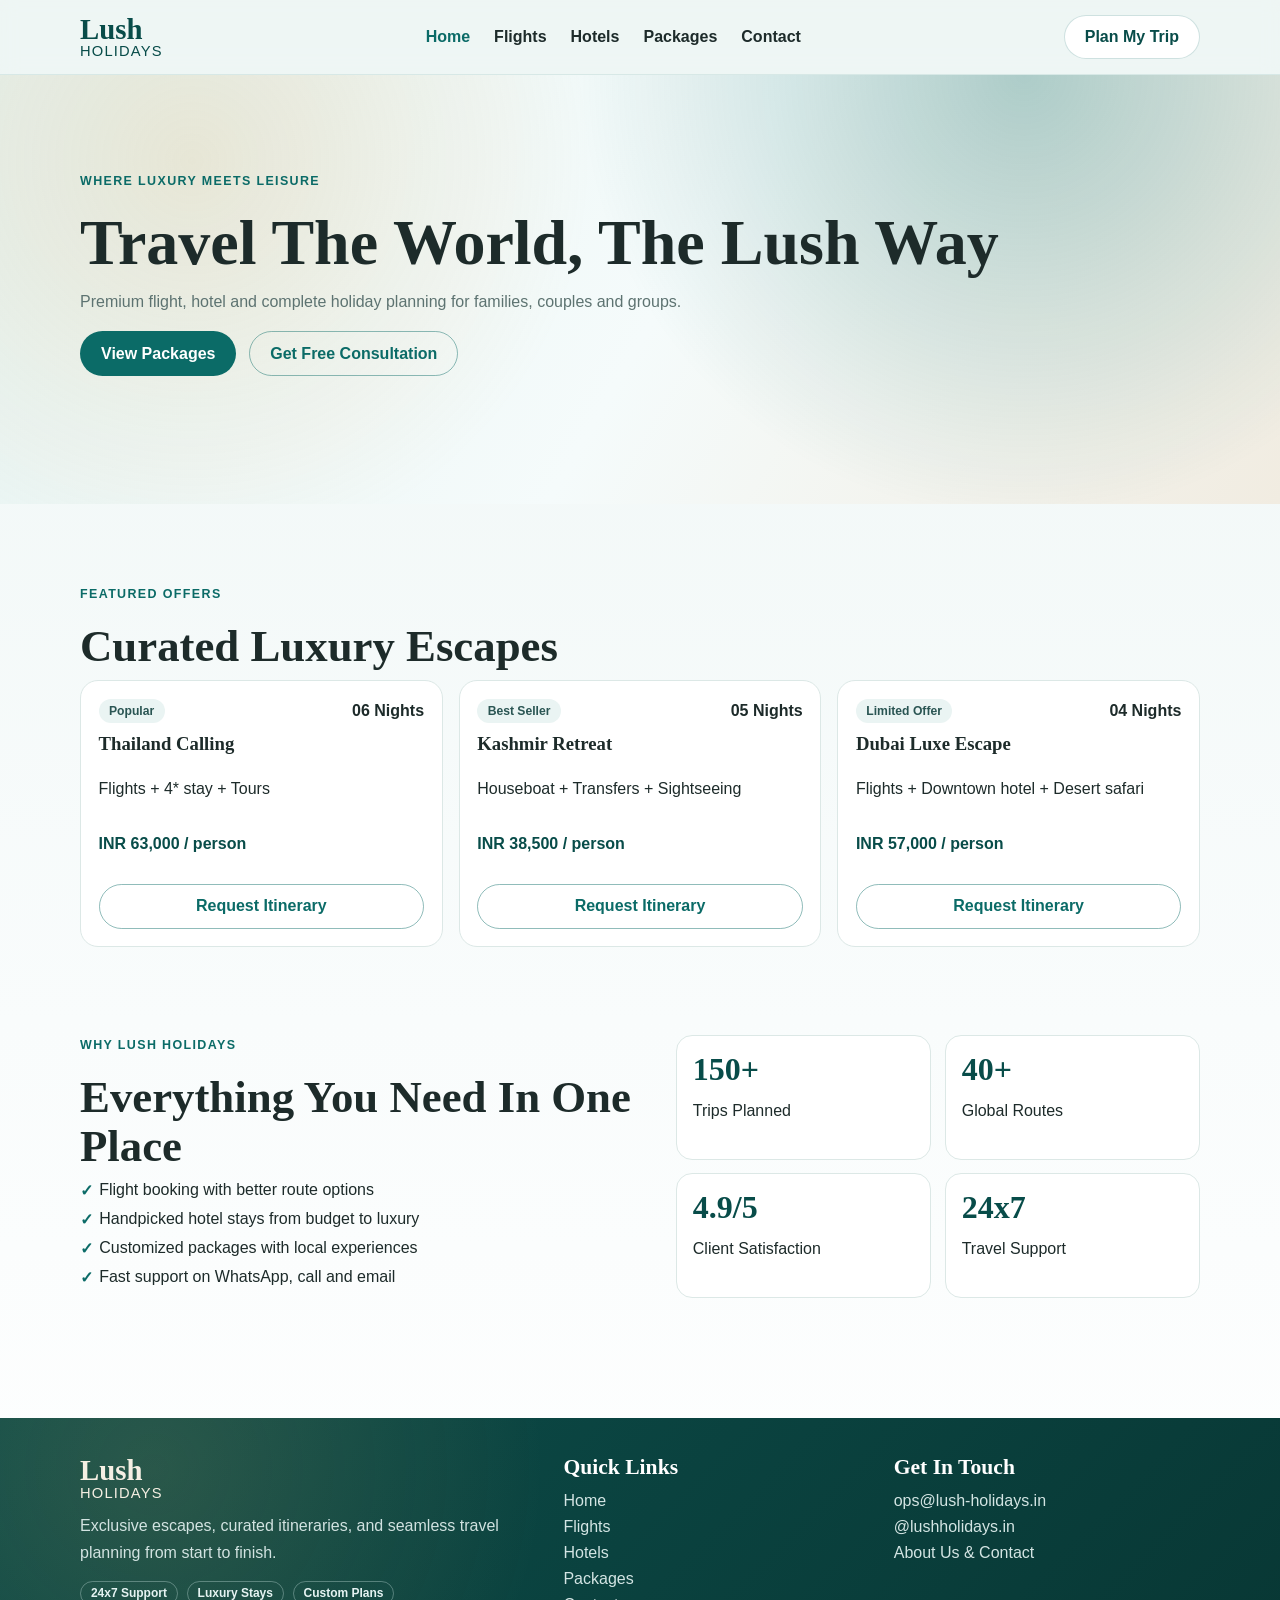
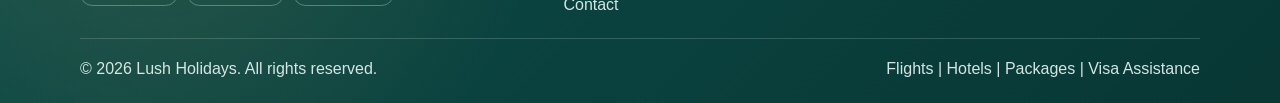
==== index.html @ 3c3fce07 "Initial Lush Holidays website" ====
<!DOCTYPE html>
<html lang="en">
<head>
  <meta charset="UTF-8" />
  <meta name="viewport" content="width=device-width, initial-scale=1.0" />
  <title>Lush Holidays | Home</title>
  <meta name="description" content="Lush Holidays luxury travel booking website." />
  <link rel="icon" type="image/svg+xml" href="favicon.svg" />
  <link rel="stylesheet" href="styles.css" />
</head>
<body>
  <header class="site-header">
    <nav class="container nav">
      <a href="index.html" class="brand">
        <span class="brand-mark">Lush</span>
        <span class="brand-sub">Holidays</span>
      </a>
      <button class="nav-toggle" aria-label="Open menu">&#9776;</button>
      <ul class="nav-links">
        <li><a class="active" href="index.html">Home</a></li>
        <li><a href="flights.html">Flights</a></li>
        <li><a href="hotels.html">Hotels</a></li>
        <li><a href="packages.html">Packages</a></li>
        <li><a href="contact.html">Contact</a></li>
      </ul>
      <a href="contact.html" class="btn btn-light">Plan My Trip</a>
    </nav>
  </header>

  <main>
    <section class="hero">
      <div class="hero-bg"></div>
      <div class="container hero-content">
        <p class="hero-kicker">Where Luxury Meets Leisure</p>
        <h1>Travel The World, The Lush Way</h1>
        <p class="hero-text">
          Premium flight, hotel and complete holiday planning for families,
          couples and groups.
        </p>
        <div class="hero-actions">
          <a href="packages.html" class="btn btn-primary">View Packages</a>
          <a href="contact.html" class="btn btn-outline">Get Free Consultation</a>
        </div>
      </div>
    </section>

    <section class="offers container">
      <div class="section-head">
        <p class="eyebrow">Featured Offers</p>
        <h2>Curated Luxury Escapes</h2>
      </div>
      <div class="cards" id="package-cards"></div>
    </section>

    <section class="destinations">
      <div class="container split">
        <div>
          <p class="eyebrow">Why Lush Holidays</p>
          <h2>Everything You Need In One Place</h2>
          <ul class="tick-list">
            <li>Flight booking with better route options</li>
            <li>Handpicked hotel stays from budget to luxury</li>
            <li>Customized packages with local experiences</li>
            <li>Fast support on WhatsApp, call and email</li>
          </ul>
        </div>
        <div class="stat-grid">
          <article>
            <h3>150+</h3>
            <p>Trips Planned</p>
          </article>
          <article>
            <h3>40+</h3>
            <p>Global Routes</p>
          </article>
          <article>
            <h3>4.9/5</h3>
            <p>Client Satisfaction</p>
          </article>
          <article>
            <h3>24x7</h3>
            <p>Travel Support</p>
          </article>
        </div>
      </div>
    </section>
  </main>

  <footer class="site-footer premium-footer">
    <div class="container">
      <div class="footer-top">
        <div class="footer-brand-block">
          <a href="index.html" class="brand footer-brand">
            <span class="brand-mark">Lush</span>
            <span class="brand-sub">Holidays</span>
          </a>
          <p>Exclusive escapes, curated itineraries, and seamless travel planning from start to finish.</p>
          <div class="footer-badges">
            <span>24x7 Support</span>
            <span>Luxury Stays</span>
            <span>Custom Plans</span>
          </div>
        </div>

        <div>
          <h3>Quick Links</h3>
          <ul class="footer-links">
            <li><a href="index.html">Home</a></li>
            <li><a href="flights.html">Flights</a></li>
            <li><a href="hotels.html">Hotels</a></li>
            <li><a href="packages.html">Packages</a></li>
            <li><a href="contact.html">Contact</a></li>
          </ul>
        </div>

        <div>
          <h3>Get In Touch</h3>
          <ul class="footer-links">
            <li><a href="mailto:ops@lush-holidays.in">ops@lush-holidays.in</a></li>
            <li><a href="https://www.instagram.com/lushholidays.in/" target="_blank" rel="noopener noreferrer">@lushholidays.in</a></li>
            <li><a href="contact.html">About Us & Contact</a></li>
          </ul>
        </div>
      </div>

      <div class="footer-bottom">
        <p>&copy; <span id="year"></span> Lush Holidays. All rights reserved.</p>
        <p>Flights | Hotels | Packages | Visa Assistance</p>
      </div>
    </div>
  </footer>

  <script src="script.js"></script>
</body>
</html>
---- styles.css ----
:root {
  --bg: #f3f8f7;
  --text: #1d2b2a;
  --muted: #5d7371;
  --brand: #0b6b67;
  --brand-dark: #084c49;
  --accent: #d8a85d;
  --card: #ffffff;
  --border: #dce8e6;
  --shadow: 0 18px 45px rgba(7, 47, 45, 0.1);
}

* {
  box-sizing: border-box;
}

body {
  margin: 0;
  font-family: "Segoe UI", "Trebuchet MS", Arial, sans-serif;
  color: var(--text);
  background: linear-gradient(180deg, #eef6f5 0%, #f9fcfc 60%, #ffffff 100%);
}

h1,
h2,
h3 {
  margin: 0 0 0.6rem;
  font-family: Georgia, "Times New Roman", serif;
  line-height: 1.1;
}

h1 {
  font-size: clamp(2rem, 5vw, 4rem);
}

h2 {
  font-size: clamp(1.8rem, 3.5vw, 2.8rem);
}

p {
  margin: 0 0 1rem;
  line-height: 1.7;
}

.container {
  width: min(1120px, 92%);
  margin: 0 auto;
}

.site-header {
  position: sticky;
  top: 0;
  z-index: 30;
  backdrop-filter: blur(8px);
  background: rgba(238, 246, 245, 0.82);
  border-bottom: 1px solid rgba(11, 107, 103, 0.1);
}

.nav {
  display: flex;
  align-items: center;
  justify-content: space-between;
  min-height: 74px;
  gap: 1rem;
}

.brand {
  display: inline-flex;
  flex-direction: column;
  text-decoration: none;
  color: var(--brand-dark);
}

.brand-mark {
  font-family: Georgia, "Times New Roman", serif;
  font-size: 1.8rem;
  line-height: 1;
  font-weight: 700;
}

.brand-sub {
  font-size: 0.92rem;
  letter-spacing: 0.08em;
  text-transform: uppercase;
}

.nav-links {
  display: flex;
  list-style: none;
  gap: 1.5rem;
  padding: 0;
  margin: 0;
}

.nav-links a {
  text-decoration: none;
  color: var(--text);
  font-weight: 600;
}

.nav-links a.active {
  color: var(--brand);
}

.nav-toggle {
  display: none;
  border: none;
  background: none;
  font-size: 1.5rem;
}

.btn {
  display: inline-flex;
  align-items: center;
  justify-content: center;
  border-radius: 999px;
  padding: 0.78rem 1.25rem;
  text-decoration: none;
  font-weight: 700;
  border: 1px solid transparent;
  transition: 0.22s ease;
  cursor: pointer;
}

.btn:hover {
  transform: translateY(-1px);
}

.btn-primary {
  background: var(--brand);
  color: #fff;
}

.btn-primary:hover {
  background: var(--brand-dark);
}

.btn-outline {
  color: var(--brand);
  border-color: rgba(11, 107, 103, 0.45);
}

.btn-outline:hover {
  background: #fff;
}

.btn-light {
  background: #fff;
  color: var(--brand-dark);
  border-color: rgba(11, 107, 103, 0.2);
}

.hero {
  position: relative;
  overflow: hidden;
}

.page-hero {
  padding: 4.2rem 0 2.2rem;
  background:
    radial-gradient(circle at 15% 10%, rgba(216, 168, 93, 0.18), transparent 35%),
    linear-gradient(120deg, #edf7f6 0%, #f8fcfc 100%);
}

.hero-bg {
  position: absolute;
  inset: 0;
  background:
    radial-gradient(circle at 15% 20%, rgba(216, 168, 93, 0.2), transparent 35%),
    radial-gradient(circle at 80% 0%, rgba(11, 107, 103, 0.3), transparent 40%),
    linear-gradient(120deg, #e6f3f1 0%, #f5fbfb 52%, #f1ece1 100%);
}

.hero-content {
  position: relative;
  padding: 6rem 0 8rem;
}

.hero-kicker,
.eyebrow {
  text-transform: uppercase;
  letter-spacing: 0.11em;
  color: var(--brand);
  font-weight: 700;
  font-size: 0.78rem;
}

.hero-text {
  max-width: 650px;
  color: var(--muted);
}

.hero-actions {
  display: flex;
  gap: 0.8rem;
  flex-wrap: wrap;
}

.booking-section {
  margin-top: -3.7rem;
}

.page-section {
  padding-top: 2rem;
}

.booking-card {
  background: var(--card);
  border: 1px solid var(--border);
  border-radius: 24px;
  padding: 1.2rem;
  box-shadow: var(--shadow);
}

.booking-tabs {
  display: flex;
  gap: 0.6rem;
  flex-wrap: wrap;
  margin-bottom: 1rem;
}

.tab-btn {
  border: 1px solid var(--border);
  border-radius: 999px;
  padding: 0.65rem 1rem;
  background: #f7fbfb;
  font-weight: 700;
  cursor: pointer;
}

.tab-btn.active {
  background: var(--brand);
  border-color: var(--brand);
  color: #fff;
}

.tab-panel {
  display: none;
}

.tab-panel.active {
  display: block;
}

.grid {
  display: grid;
  grid-template-columns: repeat(4, minmax(0, 1fr));
  gap: 0.85rem;
}

label {
  display: grid;
  gap: 0.4rem;
  font-size: 0.92rem;
  font-weight: 600;
}

input,
select,
textarea {
  border: 1px solid #cfe0dd;
  border-radius: 12px;
  padding: 0.72rem 0.8rem;
  font: inherit;
  background: #fff;
}

.full {
  width: 100%;
  margin-top: 0.9rem;
}

.form-note {
  color: var(--muted);
  margin-bottom: 1rem;
}

.form-feedback {
  margin: 0.7rem 0 0;
  font-weight: 700;
  color: var(--brand-dark);
}

.offers,
.testimonials,
.contact {
  padding: 5rem 0 1rem;
}

.cards {
  display: grid;
  grid-template-columns: repeat(3, minmax(0, 1fr));
  gap: 1rem;
}

.card {
  background: #fff;
  border: 1px solid var(--border);
  border-radius: 18px;
  padding: 1.1rem;
  display: grid;
  gap: 0.7rem;
}

.card-top {
  display: flex;
  justify-content: space-between;
  align-items: center;
}

.price {
  font-weight: 800;
  color: var(--brand-dark);
}

.pill {
  display: inline-flex;
  padding: 0.3rem 0.65rem;
  background: #eaf4f3;
  border-radius: 999px;
  font-size: 0.76rem;
  font-weight: 700;
  color: #2a5553;
}

.destinations {
  padding: 4.5rem 0;
}

.split {
  display: grid;
  grid-template-columns: 1.1fr 1fr;
  gap: 1.2rem;
}

.tick-list {
  list-style: none;
  padding: 0;
  margin: 0;
}

.tick-list li {
  margin-bottom: 0.7rem;
  padding-left: 1.2rem;
  position: relative;
}

.tick-list li::before {
  content: "\2713";
  position: absolute;
  left: 0;
  color: var(--brand);
  font-weight: 800;
}

.stat-grid {
  display: grid;
  grid-template-columns: repeat(2, minmax(0, 1fr));
  gap: 0.85rem;
}

.stat-grid article {
  background: #fff;
  border: 1px solid var(--border);
  border-radius: 16px;
  padding: 1rem;
}

.stat-grid h3 {
  color: var(--brand-dark);
  font-size: 2rem;
}

.testimonial-grid {
  display: grid;
  grid-template-columns: repeat(2, minmax(0, 1fr));
  gap: 1rem;
}

blockquote {
  margin: 0;
  background: #fff;
  border: 1px solid var(--border);
  border-left: 5px solid var(--accent);
  border-radius: 14px;
  padding: 1.2rem;
  font-size: 0.98rem;
}

cite {
  display: block;
  margin-top: 0.85rem;
  color: var(--muted);
  font-style: normal;
  font-weight: 700;
}

.contact-card {
  background: linear-gradient(150deg, #0f6b67 0%, #0b4d4a 100%);
  color: #fff;
  border-radius: 24px;
  padding: 1.5rem;
  display: grid;
  grid-template-columns: 1fr 1fr;
  gap: 1rem;
}

.contact-card .eyebrow {
  color: #9fe7db;
}

.lead-form input,
.lead-form textarea {
  border: none;
}

.site-footer {
  margin-top: 3rem;
  border-top: 1px solid var(--border);
  color: var(--muted);
}

.premium-footer {
  background:
    radial-gradient(circle at 12% 18%, rgba(216, 168, 93, 0.15), transparent 34%),
    linear-gradient(135deg, #0c4c49 0%, #083734 100%);
  color: #e5f3f2;
  border-top: none;
}

.footer-top {
  display: grid;
  grid-template-columns: 1.5fr 1fr 1fr;
  gap: 1.5rem;
  padding: 2.4rem 0 1.5rem;
}

.footer-top h3 {
  margin: 0 0 0.8rem;
  font-size: 1.35rem;
  color: #fff;
}

.footer-brand-block p {
  color: rgba(229, 243, 242, 0.9);
  margin-bottom: 0.9rem;
}

.footer-brand {
  color: #f5efe3;
  margin-bottom: 0.7rem;
}

.footer-links {
  list-style: none;
  margin: 0;
  padding: 0;
  display: grid;
  gap: 0.5rem;
}

.footer-links a {
  color: rgba(229, 243, 242, 0.92);
  text-decoration: none;
}

.footer-links a:hover {
  color: #fff;
}

.footer-badges {
  display: flex;
  flex-wrap: wrap;
  gap: 0.55rem;
}

.footer-badges span {
  border: 1px solid rgba(205, 232, 228, 0.35);
  border-radius: 999px;
  padding: 0.28rem 0.62rem;
  font-size: 0.75rem;
  font-weight: 700;
}

.footer-bottom {
  border-top: 1px solid rgba(205, 232, 228, 0.2);
  padding: 1rem 0 1.3rem;
  display: flex;
  justify-content: space-between;
  flex-wrap: wrap;
  gap: 0.8rem;
}

.footer-bottom p {
  margin: 0;
  color: rgba(229, 243, 242, 0.92);
}

@media (max-width: 980px) {
  .grid {
    grid-template-columns: repeat(2, minmax(0, 1fr));
  }

  .cards,
  .split,
  .contact-card,
  .testimonial-grid {
    grid-template-columns: 1fr;
  }

  .site-header .btn-light {
    display: none;
  }
}

@media (max-width: 720px) {
  .nav-toggle {
    display: inline-flex;
  }

  .nav-links {
    position: absolute;
    top: 74px;
    left: 0;
    right: 0;
    background: #eef6f5;
    flex-direction: column;
    padding: 1rem 4%;
    border-bottom: 1px solid var(--border);
    display: none;
  }

  .nav-links.open {
    display: flex;
  }

  .hero-content {
    padding: 4.5rem 0 7rem;
  }

  .grid {
    grid-template-columns: 1fr;
  }

  .footer-top {
    grid-template-columns: 1fr;
    gap: 1rem;
    padding: 2rem 0 1.2rem;
  }
}
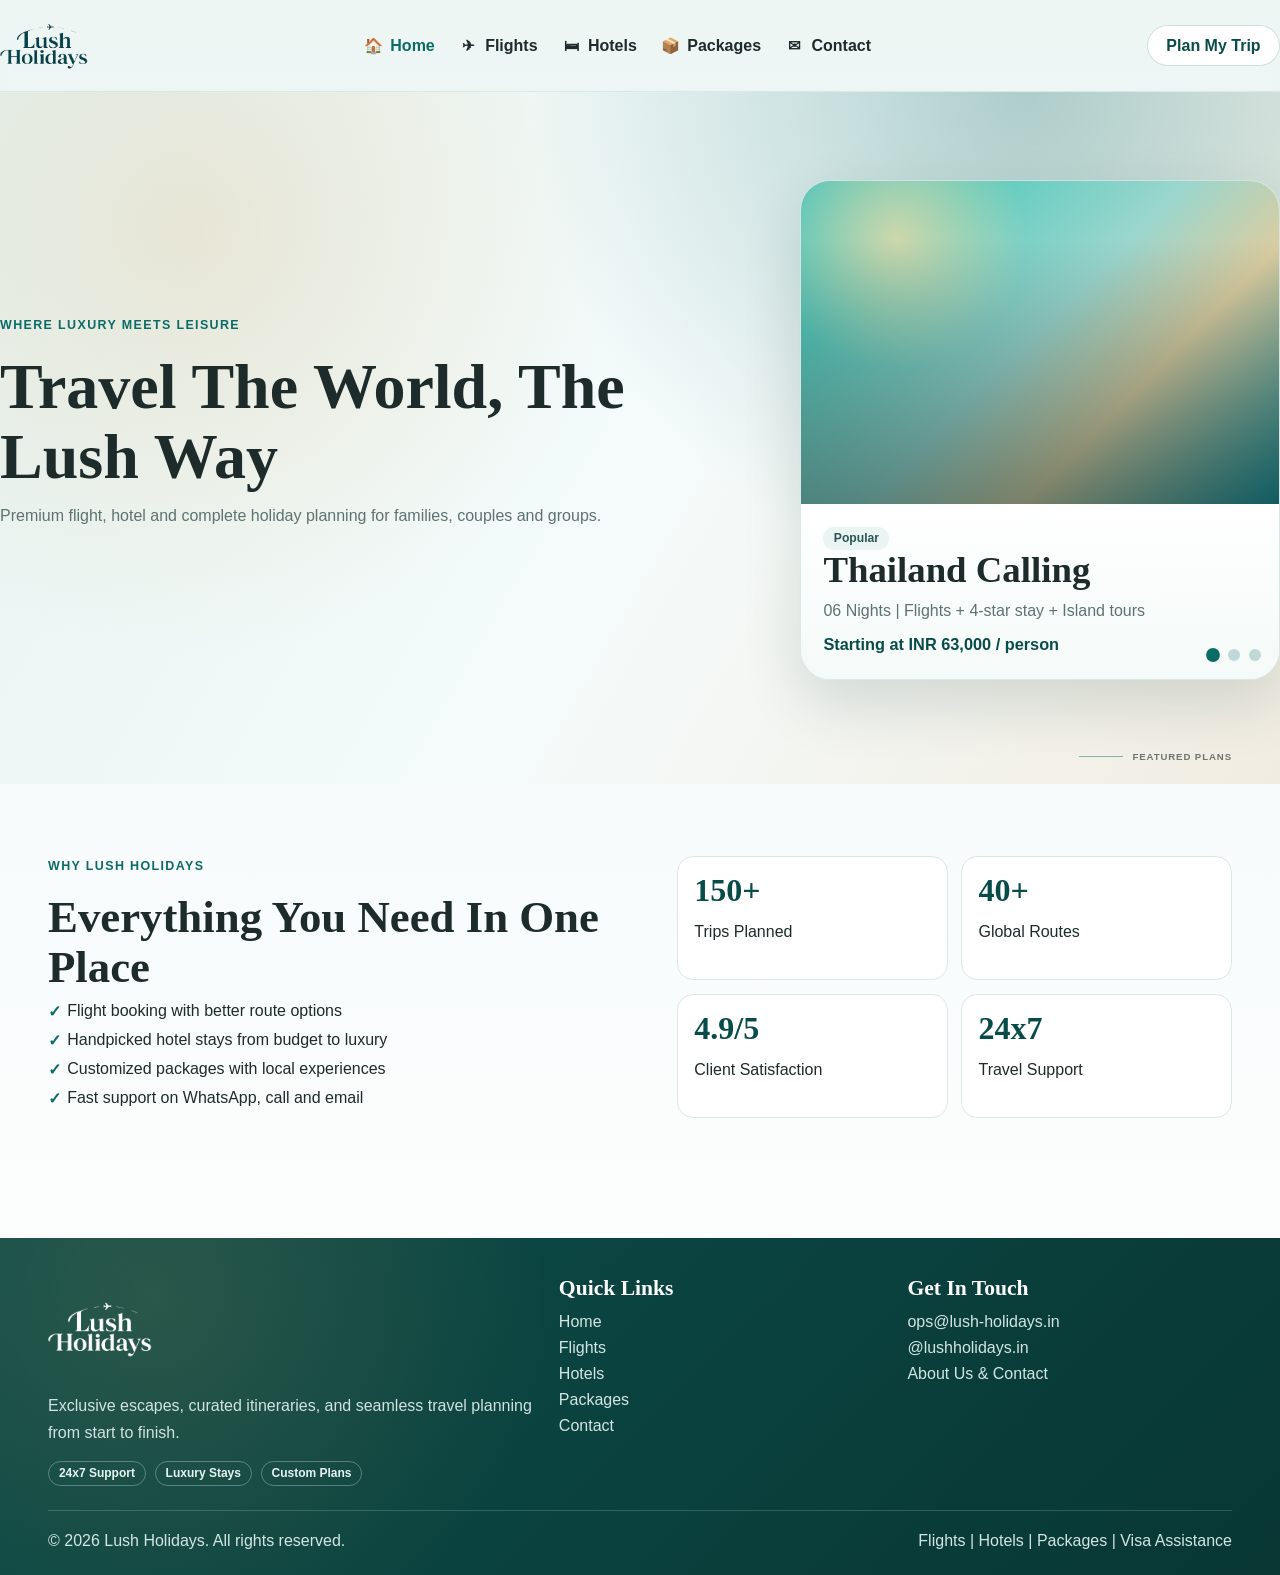
==== commit 8e25ec28: "Update site branding and homepage layout" ====
--- a/index.html
+++ b/index.html
@@ -12,16 +12,15 @@
   <header class="site-header">
     <nav class="container nav">
       <a href="index.html" class="brand">
-        <span class="brand-mark">Lush</span>
-        <span class="brand-sub">Holidays</span>
+        <img src="logo.png" alt="Lush Holidays logo" class="brand-logo" />
       </a>
       <button class="nav-toggle" aria-label="Open menu">&#9776;</button>
       <ul class="nav-links">
-        <li><a class="active" href="index.html">Home</a></li>
-        <li><a href="flights.html">Flights</a></li>
-        <li><a href="hotels.html">Hotels</a></li>
-        <li><a href="packages.html">Packages</a></li>
-        <li><a href="contact.html">Contact</a></li>
+        <li><a class="nav-link nav-home active" href="index.html">Home</a></li>
+        <li><a class="nav-link nav-flights" href="flights.html">Flights</a></li>
+        <li><a class="nav-link nav-hotels" href="hotels.html">Hotels</a></li>
+        <li><a class="nav-link nav-packages" href="packages.html">Packages</a></li>
+        <li><a class="nav-link nav-contact" href="contact.html">Contact</a></li>
       </ul>
       <a href="contact.html" class="btn btn-light">Plan My Trip</a>
     </nav>
@@ -31,27 +30,60 @@
     <section class="hero">
       <div class="hero-bg"></div>
       <div class="container hero-content">
-        <p class="hero-kicker">Where Luxury Meets Leisure</p>
-        <h1>Travel The World, The Lush Way</h1>
-        <p class="hero-text">
-          Premium flight, hotel and complete holiday planning for families,
-          couples and groups.
-        </p>
-        <div class="hero-actions">
-          <a href="packages.html" class="btn btn-primary">View Packages</a>
-          <a href="contact.html" class="btn btn-outline">Get Free Consultation</a>
+        <div class="hero-copy">
+          <p class="hero-kicker">Where Luxury Meets Leisure</p>
+          <h1>Travel The World, The Lush Way</h1>
+          <p class="hero-text">
+            Premium flight, hotel and complete holiday planning for families,
+            couples and groups.
+          </p>
         </div>
+
+        <aside class="plan-slider" aria-label="Featured holiday plans">
+          <div class="plan-slider-track" id="plan-slider-track">
+            <article class="plan-slide active" data-plan-slide>
+              <div class="plan-slide-visual plan-slide-thailand"></div>
+              <div class="plan-slide-content">
+                <span class="pill">Popular</span>
+                <h3>Thailand Calling</h3>
+                <p>06 Nights | Flights + 4-star stay + Island tours</p>
+                <strong>Starting at INR 63,000 / person</strong>
+              </div>
+            </article>
+
+            <article class="plan-slide" data-plan-slide>
+              <div class="plan-slide-visual plan-slide-kashmir"></div>
+              <div class="plan-slide-content">
+                <span class="pill">Best Seller</span>
+                <h3>Kashmir Retreat</h3>
+                <p>05 Nights | Houseboat stay + Transfers + Sightseeing</p>
+                <strong>Starting at INR 38,500 / person</strong>
+              </div>
+            </article>
+
+            <article class="plan-slide" data-plan-slide>
+              <div class="plan-slide-visual plan-slide-dubai"></div>
+              <div class="plan-slide-content">
+                <span class="pill">Limited Offer</span>
+                <h3>Dubai Luxe Escape</h3>
+                <p>04 Nights | Flights + Downtown hotel + Desert safari</p>
+                <strong>Starting at INR 57,000 / person</strong>
+              </div>
+            </article>
+          </div>
+
+          <div class="plan-slider-nav" id="plan-slider-nav" aria-label="Plan slider controls">
+            <button class="plan-dot active" type="button" aria-label="Show Thailand plan"></button>
+            <button class="plan-dot" type="button" aria-label="Show Kashmir plan"></button>
+            <button class="plan-dot" type="button" aria-label="Show Dubai plan"></button>
+          </div>
+        </aside>
+      </div>
+      <div class="hero-scroll-cue" aria-hidden="true">
+        <span></span>
+        <small>Featured Plans</small>
       </div>
     </section>
-
-    <section class="offers container">
-      <div class="section-head">
-        <p class="eyebrow">Featured Offers</p>
-        <h2>Curated Luxury Escapes</h2>
-      </div>
-      <div class="cards" id="package-cards"></div>
-    </section>
-
     <section class="destinations">
       <div class="container split">
         <div>
@@ -91,8 +123,7 @@
       <div class="footer-top">
         <div class="footer-brand-block">
           <a href="index.html" class="brand footer-brand">
-            <span class="brand-mark">Lush</span>
-            <span class="brand-sub">Holidays</span>
+            <img src="logo.png" alt="Lush Holidays logo" class="brand-logo" />
           </a>
           <p>Exclusive escapes, curated itineraries, and seamless travel planning from start to finish.</p>
           <div class="footer-badges">
--- a/styles.css
+++ b/styles.css
@@ -19,6 +19,12 @@
   font-family: "Segoe UI", "Trebuchet MS", Arial, sans-serif;
   color: var(--text);
   background: linear-gradient(180deg, #eef6f5 0%, #f9fcfc 60%, #ffffff 100%);
+  -ms-overflow-style: none;
+  scrollbar-width: none;
+}
+
+body::-webkit-scrollbar {
+  display: none;
 }
 
 h1,
@@ -43,8 +49,10 @@
 }
 
 .container {
-  width: min(1120px, 92%);
+  width: min(1440px, 100%);
   margin: 0 auto;
+  padding-left: 3rem;
+  padding-right: 3rem;
 }
 
 .site-header {
@@ -60,28 +68,25 @@
   display: flex;
   align-items: center;
   justify-content: space-between;
-  min-height: 74px;
+  min-height: 84px;
   gap: 1rem;
+  padding: 0.1rem 0;
 }
 
 .brand {
   display: inline-flex;
-  flex-direction: column;
+  align-items: center;
+  gap: 0.8rem;
   text-decoration: none;
   color: var(--brand-dark);
-}
-
-.brand-mark {
-  font-family: Georgia, "Times New Roman", serif;
-  font-size: 1.8rem;
-  line-height: 1;
-  font-weight: 700;
-}
-
-.brand-sub {
-  font-size: 0.92rem;
-  letter-spacing: 0.08em;
-  text-transform: uppercase;
+  flex-shrink: 0;
+}
+
+.brand-logo {
+  width: 88px;
+  height: 88px;
+  object-fit: contain;
+  flex-shrink: 0;
 }
 
 .nav-links {
@@ -90,12 +95,56 @@
   gap: 1.5rem;
   padding: 0;
   margin: 0;
+  flex: 1;
+  justify-content: center;
 }
 
 .nav-links a {
   text-decoration: none;
   color: var(--text);
   font-weight: 600;
+}
+
+.nav-link {
+  display: inline-flex;
+  align-items: center;
+  gap: 0.45rem;
+}
+
+.nav-link::before {
+  width: 1.2rem;
+  height: 1.2rem;
+  display: inline-flex;
+  align-items: center;
+  justify-content: center;
+  background: none;
+  opacity: 1;
+  font-size: 0.95rem;
+  line-height: 1;
+  text-align: center;
+  flex-shrink: 0;
+  -webkit-mask-image: none;
+  mask-image: none;
+}
+
+.nav-home::before {
+  content: "\1F3E0";
+}
+
+.nav-flights::before {
+  content: "\2708";
+}
+
+.nav-hotels::before {
+  content: "\1F6CF";
+}
+
+.nav-packages::before {
+  content: "\1F4E6";
+}
+
+.nav-contact::before {
+  content: "\2709";
 }
 
 .nav-links a.active {
@@ -114,7 +163,7 @@
   align-items: center;
   justify-content: center;
   border-radius: 999px;
-  padding: 0.78rem 1.25rem;
+  padding: 0.68rem 1.15rem;
   text-decoration: none;
   font-weight: 700;
   border: 1px solid transparent;
@@ -173,7 +222,15 @@
 
 .hero-content {
   position: relative;
-  padding: 6rem 0 8rem;
+  padding: 5.5rem 0 6.5rem;
+  display: grid;
+  grid-template-columns: minmax(0, 1.15fr) minmax(320px, 480px);
+  gap: 2.5rem;
+  align-items: center;
+}
+
+.hero-copy {
+  max-width: 860px;
 }
 
 .hero-kicker,
@@ -194,6 +251,140 @@
   display: flex;
   gap: 0.8rem;
   flex-wrap: wrap;
+}
+
+.plan-slider {
+  position: relative;
+  min-height: 500px;
+  width: 100%;
+  max-width: 480px;
+}
+
+.plan-slider-track {
+  position: relative;
+  min-height: 500px;
+  width: 100%;
+}
+
+.plan-slide {
+  position: absolute;
+  inset: 0;
+  display: grid;
+  grid-template-rows: 1.45fr auto;
+  border-radius: 30px;
+  overflow: hidden;
+  border: 1px solid rgba(11, 107, 103, 0.14);
+  box-shadow: 0 24px 60px rgba(7, 47, 45, 0.14);
+  background: rgba(255, 255, 255, 0.75);
+  opacity: 0;
+  transform: translateX(28px) scale(0.98);
+  transition: opacity 0.55s ease, transform 0.55s ease;
+  pointer-events: none;
+}
+
+.plan-slide.active {
+  opacity: 1;
+  transform: translateX(0) scale(1);
+  pointer-events: auto;
+}
+
+.plan-slide-visual {
+  position: relative;
+}
+
+.plan-slide-visual::after {
+  content: "";
+  position: absolute;
+  inset: 0;
+  background: linear-gradient(180deg, transparent 18%, rgba(4, 34, 33, 0.45) 100%);
+}
+
+.plan-slide-thailand {
+  background:
+    radial-gradient(circle at 20% 18%, rgba(255, 221, 163, 0.7), transparent 28%),
+    linear-gradient(180deg, rgba(11, 107, 103, 0.1), rgba(11, 107, 103, 0.1)),
+    linear-gradient(135deg, #4ecdc4 0%, #66d6c8 22%, #a9e2d9 48%, #f3d8a7 68%, #1d8f9c 100%);
+}
+
+.plan-slide-kashmir {
+  background:
+    radial-gradient(circle at 50% 18%, rgba(255, 255, 255, 0.65), transparent 24%),
+    linear-gradient(180deg, rgba(17, 56, 54, 0.1), rgba(17, 56, 54, 0.15)),
+    linear-gradient(145deg, #dfeceb 0%, #8eb9b4 26%, #5d8c88 48%, #8ca68f 72%, #f3e5c4 100%);
+}
+
+.plan-slide-dubai {
+  background:
+    radial-gradient(circle at 78% 18%, rgba(255, 231, 178, 0.75), transparent 20%),
+    linear-gradient(180deg, rgba(11, 107, 103, 0.08), rgba(11, 107, 103, 0.15)),
+    linear-gradient(145deg, #f3c888 0%, #e7a35f 26%, #be7c44 50%, #0c6a66 78%, #063d3c 100%);
+}
+
+.plan-slide-content {
+  padding: 1.4rem 1.4rem 1.55rem;
+  background: linear-gradient(180deg, rgba(255, 255, 255, 0.96), rgba(244, 250, 249, 0.96));
+}
+
+.plan-slide-content h3 {
+  margin-bottom: 0.4rem;
+  font-size: clamp(1.8rem, 3vw, 2.3rem);
+}
+
+.plan-slide-content p {
+  margin-bottom: 0.7rem;
+  color: var(--muted);
+}
+
+.plan-slide-content strong {
+  display: block;
+  color: var(--brand-dark);
+  font-size: 1.02rem;
+}
+
+.plan-slider-nav {
+  position: absolute;
+  right: 1.2rem;
+  bottom: 1.2rem;
+  display: flex;
+  gap: 0.55rem;
+  z-index: 2;
+}
+
+.plan-dot {
+  width: 12px;
+  height: 12px;
+  border-radius: 50%;
+  border: none;
+  padding: 0;
+  background: rgba(11, 107, 103, 0.24);
+  cursor: pointer;
+  transition: transform 0.2s ease, background 0.2s ease;
+}
+
+.plan-dot.active {
+  background: var(--brand);
+  transform: scale(1.15);
+}
+
+.hero-scroll-cue {
+  position: absolute;
+  right: 3rem;
+  bottom: 1.4rem;
+  display: inline-flex;
+  align-items: center;
+  gap: 0.6rem;
+  color: rgba(29, 43, 42, 0.62);
+  font-weight: 700;
+  letter-spacing: 0.08em;
+  text-transform: uppercase;
+  font-size: 0.72rem;
+}
+
+.hero-scroll-cue span {
+  display: inline-block;
+  width: 44px;
+  height: 1px;
+  background: rgba(11, 107, 103, 0.45);
 }
 
 .booking-section {
@@ -451,6 +642,12 @@
   margin-bottom: 0.7rem;
 }
 
+.footer-brand .brand-logo {
+  width: 104px;
+  height: 104px;
+  filter: brightness(0) invert(1);
+}
+
 .footer-links {
   list-style: none;
   margin: 0;
@@ -497,6 +694,15 @@
 }
 
 @media (max-width: 980px) {
+  .hero-content {
+    grid-template-columns: 1fr;
+  }
+
+  .plan-slider,
+  .plan-slider-track {
+    min-height: 420px;
+  }
+
   .grid {
     grid-template-columns: repeat(2, minmax(0, 1fr));
   }
@@ -514,6 +720,15 @@
 }
 
 @media (max-width: 720px) {
+  .container {
+    padding-left: 1.25rem;
+    padding-right: 1.25rem;
+  }
+
+  .nav {
+    min-height: 72px;
+  }
+
   .nav-toggle {
     display: inline-flex;
   }
@@ -534,8 +749,99 @@
     display: flex;
   }
 
+  .brand {
+    gap: 0.6rem;
+  }
+
+  .brand-logo {
+    width: 92px;
+    height: 92px;
+  }
+
   .hero-content {
-    padding: 4.5rem 0 7rem;
+    padding: 4.25rem 0 5rem;
+    gap: 1.5rem;
+    text-align: center;
+    justify-items: center;
+  }
+
+  .hero-copy {
+    margin: 0 auto;
+  }
+
+  .plan-slider,
+  .plan-slider-track {
+    min-height: 360px;
+  }
+
+  .plan-slider {
+    max-width: 100%;
+  }
+
+  .plan-slider-nav {
+    display: none;
+  }
+
+  .plan-slide-content {
+    padding: 1.15rem;
+    text-align: left;
+  }
+
+  .hero-scroll-cue {
+    display: none;
+  }
+
+  .hero-text {
+    margin-left: auto;
+    margin-right: auto;
+  }
+
+  .hero-actions {
+    justify-content: center;
+  }
+
+  .section-head,
+  .offers,
+  .destinations,
+  .contact,
+  .testimonials,
+  .page-hero,
+  .page-section {
+    text-align: left;
+  }
+
+  .tick-list li {
+    padding-left: 1.2rem;
+  }
+
+  .tick-list li::before {
+    position: absolute;
+    margin-right: 0;
+  }
+
+  .card,
+  .contact-card,
+  .booking-card,
+  blockquote,
+  .stat-grid article,
+  .footer-top,
+  .footer-bottom,
+  .footer-brand-block {
+    text-align: left;
+  }
+
+  .card-top,
+  .footer-badges,
+  .footer-bottom {
+    justify-content: flex-start;
+  }
+
+  .footer-brand {
+    justify-content: flex-start;
+  }
+
+  .footer-links {
+    justify-items: start;
   }
 
   .grid {
